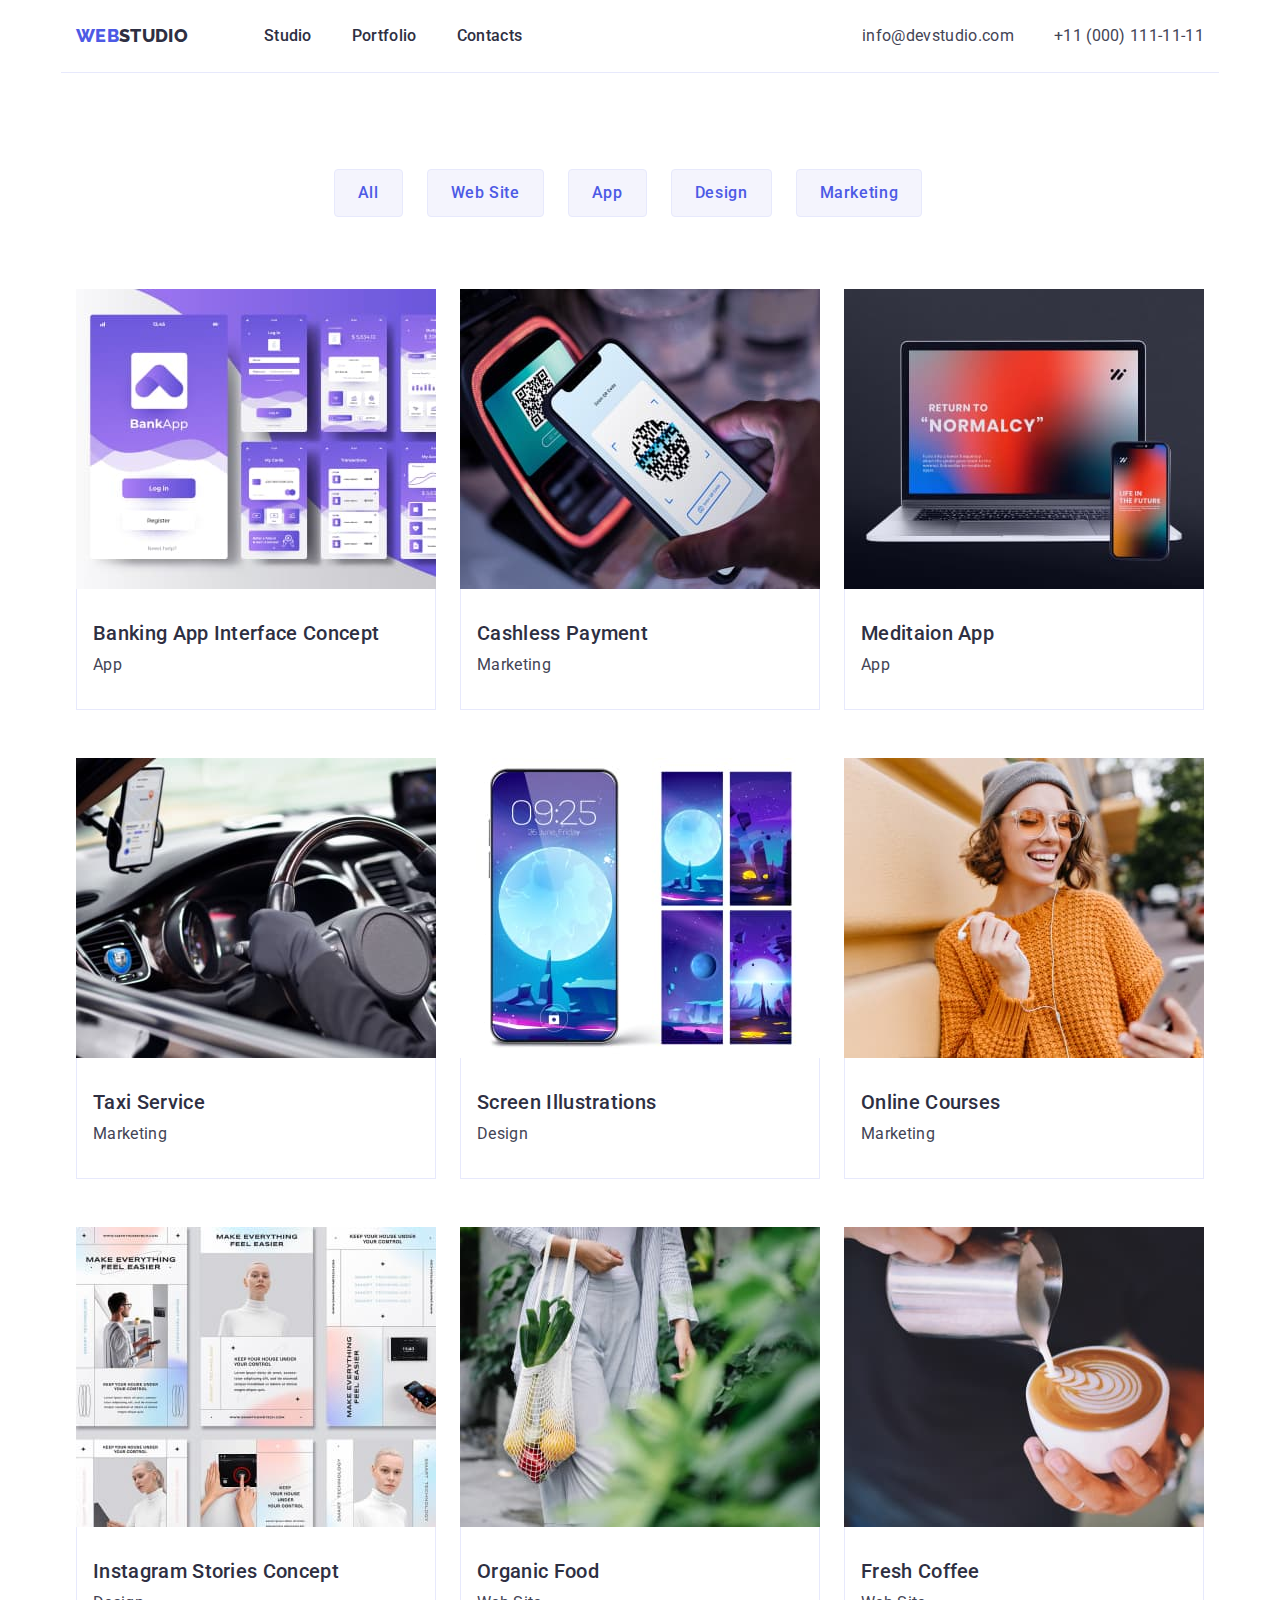
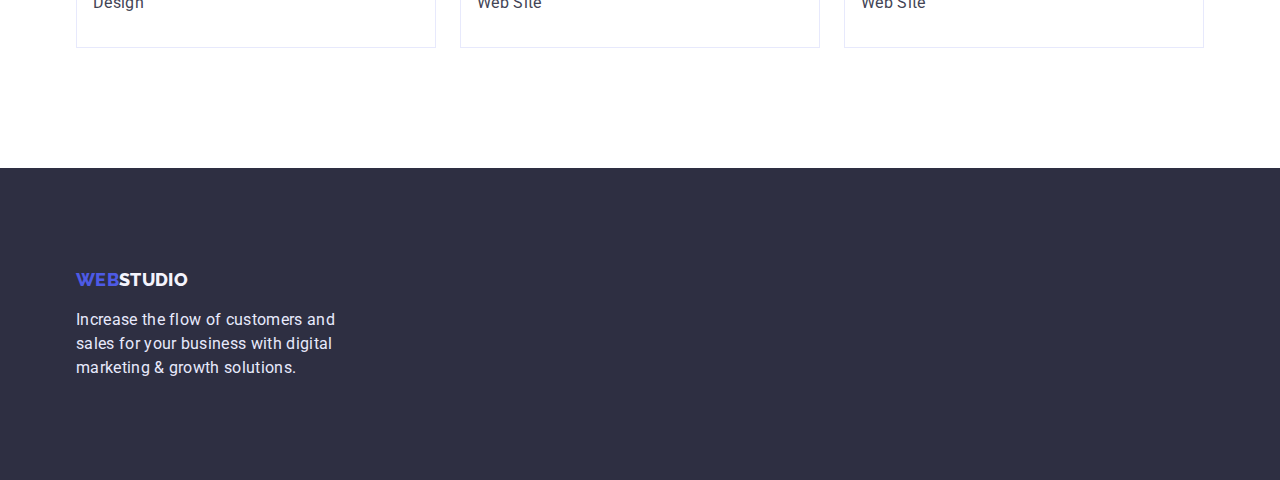
==== portfolio.html @ 00bddd67 "Initial commit" ====
<!DOCTYPE html>
<html lang="en">
  <head>
    <meta charset="UTF-8" />
    <meta http-equiv="X-UA-Compatible" content="IE=edge" />
    <meta name="viewport" content="width=device-width, initial-scale=1.0" />

    <link rel="preconnect" href="https://fonts.googleapis.com" />
    <link rel="preconnect" href="https://fonts.gstatic.com" crossorigin />
    <link
      href="https://fonts.googleapis.com/css2?family=Raleway:wght@800&family=Roboto:wght@400;500;700;900&display=swap"
      rel="stylesheet"
    />
    <link
      rel="stylesheet"
      href="https://cdn.jsdelivr.net/npm/modern-normalize@1.1.0/modern-normalize.min.css"
    />
    <link rel="stylesheet" href="./css/styles.css" />
    <title>Portfolio</title>
  </head>
  <body>
    <header class="container">
      <div class="header-div">
        <a href="./index.html" class="logo point"
          >WEB<span class="header-logo">STUDIO</span>
        </a>
        <nav class="navigat">
          <ul class="menu-list point">
            <li class="menu-items">
              <a href="./index.html" class="menu-link point">Studio</a>
            </li>
            <li class="menu-items">
              <a href="./portfolio.html" class="menu-link point">Portfolio</a>
            </li>
            <li>
              <a href="#" class="menu-link point">Contacts</a>
            </li>
          </ul>
        </nav>
        <address class="contact">
          <ul class="contact-list">
            <li class="contact-items point">
              <a href="mailto:info@devstudio.com" class="contact-link point"
                >info@devstudio.com</a
              >
            </li>
            <li class="point">
              <a href="tel:+110001111111" class="contact-link point"
                >+11 (000) 111-11-11</a
              >
            </li>
          </ul>
        </address>
      </div>
    </header>
    <main>
      <!-- filters section -->
      <section class="section portfolio">
        <div class="container">
          <h1 hidden>#</h1>
          <ul class="filters-list point">
            <li class="filters-items">
              <button class="filters-btn" type="button">All</button>
            </li>
            <li class="filters-items">
              <button class="filters-btn" type="button">Web Site</button>
            </li>
            <li class="filters-items">
              <button class="filters-btn" type="button">App</button>
            </li>
            <li class="filters-items">
              <button class="filters-btn" type="button">Design</button>
            </li>
            <li class="filters-items">
              <button class="filters-btn" type="button">Marketing</button>
            </li>
          </ul>

          <!-- portfolio -->
          <ul class="img-list point">
            <li class="img-items">
              <img
                src="./images/row/banking-app.jpg"
                alt="banking-app"
                width="360"
                height="300"
              />
              <div class="delineation">
                <h2 class="text-title">Banking App Interface Concept</h2>
                <p class="text">App</p>
              </div>
            </li>
            <li class="img-items">
              <img
                src="./images/row/cash-pay.jpg"
                alt="cash-pay"
                width="360"
                height="300"
              />
              <div class="delineation">
                <h2 class="text-title">Cashless Payment</h2>
                <p class="text">Marketing</p>
              </div>
            </li>
            <li class="img-items">
              <img
                src="./images/row/medit-app.jpg"
                alt="meditaion app"
                width="360"
                height="300"
              />
              <div class="delineation">
                <h2 class="text-title">Meditaion App</h2>
                <p class="text">App</p>
              </div>
            </li>
            <li class="img-items">
              <img
                src="./images/row/taxi-ser.jpg"
                alt="taxi-ser"
                width="360"
                height="300"
              />
              <div class="delineation">
                <h2 class="text-title">Taxi Service</h2>
                <p class="text">Marketing</p>
              </div>
            </li>
            <li class="img-items">
              <img
                src="./images/row/scr-illustrat.jpg"
                alt="scr-illustrat"
                width="360"
                height="300"
              />
              <div class="delineation">
                <h2 class="text-title">Screen Illustrations</h2>
                <p class="text">Design</p>
              </div>
            </li>
            <li class="img-items">
              <img
                src="./images/row/online-cours.jpg"
                alt="online-cours"
                width="360"
                height="300"
              />
              <div class="delineation">
                <h2 class="text-title">Online Courses</h2>
                <p class="text">Marketing</p>
              </div>
            </li>
            <li class="img-items">
              <img
                src="./images/row/ig-stories.jpg"
                alt="ig-stories"
                width="360"
                height="300"
              />
              <div class="delineation">
                <h2 class="text-title">Instagram Stories Concept</h2>
                <p class="text">Design</p>
              </div>
            </li>
            <li class="img-items">
              <img
                src="./images/row/org-food.jpg"
                alt="org-food"
                width="360"
                height="300"
              />
              <div class="delineation">
                <h2 class="text-title">Organic Food</h2>
                <p class="text">Web Site</p>
              </div>
            </li>
            <li class="img-items">
              <img
                src="./images/row/fresh-coffee.jpg"
                alt="fresh-coffee"
                width="360"
                height="300"
              />
              <div class="delineation">
                <h2 class="text-title">Fresh Coffee</h2>
                <p class="text">Web Site</p>
              </div>
            </li>
          </ul>
        </div>
      </section>
    </main>
    <footer class="foot">
      <div class="container">
        <a class="logo point" href="./index.html"
          >WEB<span class="footer-logo">STUDIO</span>
        </a>
        <p class="footer-text">
          Increase the flow of customers and sales for your business with
          digital marketing & growth solutions.
        </p>
      </div>
    </footer>
  </body>
</html>
---- css/styles.css ----
:root {
    --main-text-color: #2E2F42;
    --link-color: #434455;
    --logo-btn-color: #4D5AE5;
    --hover-focus-color: #404BBF;
    --footerlogo-bcg-color: #F4F4FD;
    --white-color: #ffffff;
    --filter-btn: #E7E9FC;

}

body {
    font-family: "Roboto", sans-serif;
    letter-spacing: 0.02em;
    color: var(--main-text-color);
    background-color: var(--white-color);
}

h1,
h2,
h3,
h4,
h5,
h6 {
    margin: 0;
    padding: 0;
}

p {
    margin: 0;
    padding: 0;
}

ul {
    margin: 0;
    padding: 0;
}

img {
    display: block;
    max-width: 100%;
    height: auto;
}

.container {
    width: 1158px;
    padding-left: 15px;
    padding-right: 15px;
    margin-left: auto;
    margin-right: auto;
}

.point {
    text-decoration: none;
    list-style-type: none;
}

/* header */

header {
    border-bottom: 1px solid var(--filter-btn);
}

.logo {
    font-family: "Raleway", sans-serif;
    font-weight: 800;
    font-size: 18px;
    line-height: 1.33;
    color: var(--logo-btn-color);
    text-transform: uppercase;
}

.header-logo {
    color: var(--main-text-color);
}

.header-div {
    display: flex;
    padding-top: 24px;
    padding-bottom: 24px;
}



.navigat {
    margin-left: 76px;
}

.menu-list {
    font-weight: 500;
    font-size: 16px;
    line-height: 1.5;
    letter-spacing: 0.02em;
    color: var(--main-text-color);
    display: flex;

}

.menu-link {
    color: var(--main-text-color);
    display: block;

}

.menu-link:hover,
.menu-link:focus {
    color: var(--hover-focus-color);
}

.menu-items {
    margin-right: 40px;
}

.contact {
    margin-left: auto;
}

.contact-list {
    font-size: 16px;
    line-height: 1.5;
    letter-spacing: 0.02em;
    color: var(--link-color);
    display: flex;
}

.contact-link {
    font-style: normal;
    color: var(--link-color);
    display: block;
}

.contact-link:hover,
.contact-link:focus {
    color: var(--hover-focus-color);
}

.contact-items {
    margin-right: 40px;
}

/* hero */

.hero {
    background-color: var(--main-text-color);
    padding-top: 188px;
    padding-bottom: 188px;
    text-align: center;
    ;
}

.hero-title {
    font-size: 56px;
    line-height: 1.07;
    text-align: center;
    color: var(--white-color);
    margin-bottom: 48px;
    max-width: 496px;
    margin-left: auto;
    margin-right: auto;
}

.hero-btn {
    background-color: var(--logo-btn-color);
    color: var(--white-color);
    font-family: 'Roboto', sans-serif;
    font-weight: 500;
    font-size: 16px;
    line-height: 1.5;
    letter-spacing: 0.04em;
    cursor: pointer;
    box-shadow: 0px 4px 4px rgba(0, 0, 0, 0.15);
    border-radius: 4px;
    padding: 16px 32px;
}

.hero-btn:hover,
.hero-btn:focus {
    background: var(--hover-focus-color);
    box-shadow: 0px 1px 6px rgba(46, 47, 66, 0.08);
    border-radius: 4px;
    letter-spacing: 0.04em;
}

.text-title {
    font-weight: 500;
    font-size: 20px;
    line-height: 1.2;
    margin-bottom: 8px;
}

.text {
    color: var(--link-color);
    font-size: 16px;
    line-height: 1.5;
}

.section-title {
    margin-bottom: 72px;
    font-size: 36px;
    line-height: 1.11;
    text-align: center;
    text-transform: capitalize;

}

.section {
    padding-top: 120px;
    padding-bottom: 120px;
}

.quality-list,
.specializ-list,
.team-list {
    display: flex;
    gap: 24px;
}

.quality-items {
    flex-basis: calc((100% - 3 * 24px)/4);
}


.specializ {
    padding-top: 0;
}



/* team */

.team {
    background-color: var(--footerlogo-bcg-color);
}

.team-items {
    background-color: var(--white-color);
    flex-basis: calc((100%-72px)/4);
    box-shadow: 0px 1px 6px rgba(46, 47, 66, 0.08), 0px 1px 1px rgba(46, 47, 66, 0.16), 0px 2px 1px rgba(46, 47, 66, 0.08);
    border-radius: 0px 0px 4px 4px;
}


.wrap {
    padding: 32px 0;
    text-align: center;
}


/* footer */

.foot {
    background-color: var(--main-text-color);
    padding-top: 100px;
    padding-bottom: 100px;

}

.footer-text {
    color: var(--filter-btn);
    font-size: 16px;
    line-height: 1.5;
    letter-spacing: 0.02em;
    width: 264px;
    margin-top: 16px;
}

.footer-logo {
    color: var(--footerlogo-bcg-color);
}

/* portfolio*/


.filters-btn {
    background-color: var(--footerlogo-bcg-color);
    color: var(--logo-btn-color);
    font-family: 'Roboto', sans-serif;
    font-weight: 500;
    font-size: 16px;
    line-height: 1.5;
    letter-spacing: 0.04em;
    cursor: pointer;
    border: 1px solid var(--filter-btn);
    border-radius: 4px;
    padding: 11px 23px;
}

.filters-btn:hover,
.filters-btn:focus {
    background: var(--logo-btn-color);
    box-shadow: 0px 1px 6px rgba(46, 47, 66, 0.08), 0px 1px 1px rgba(46, 47, 66, 0.16), 0px 2px 1px rgba(46, 47, 66, 0.08);
    color: var(--white-color);
}

.portfolio {
    padding-top: 96px;
}

.filters-list {
    display: flex;
    justify-content: center;
    margin-bottom: 72px;
}

.filters-items {
    margin-right: 24px;
}

.img-list {
    display: flex;
    flex-wrap: wrap;
    row-gap: 48px;
    column-gap: 24px;
}

.img-items {
    flex-basis: calc((100% - 48px) / 3);
}

.delineation {
    padding: 32px 16px;
    border: 1px solid var(--filter-btn);
    border-top: none;
}
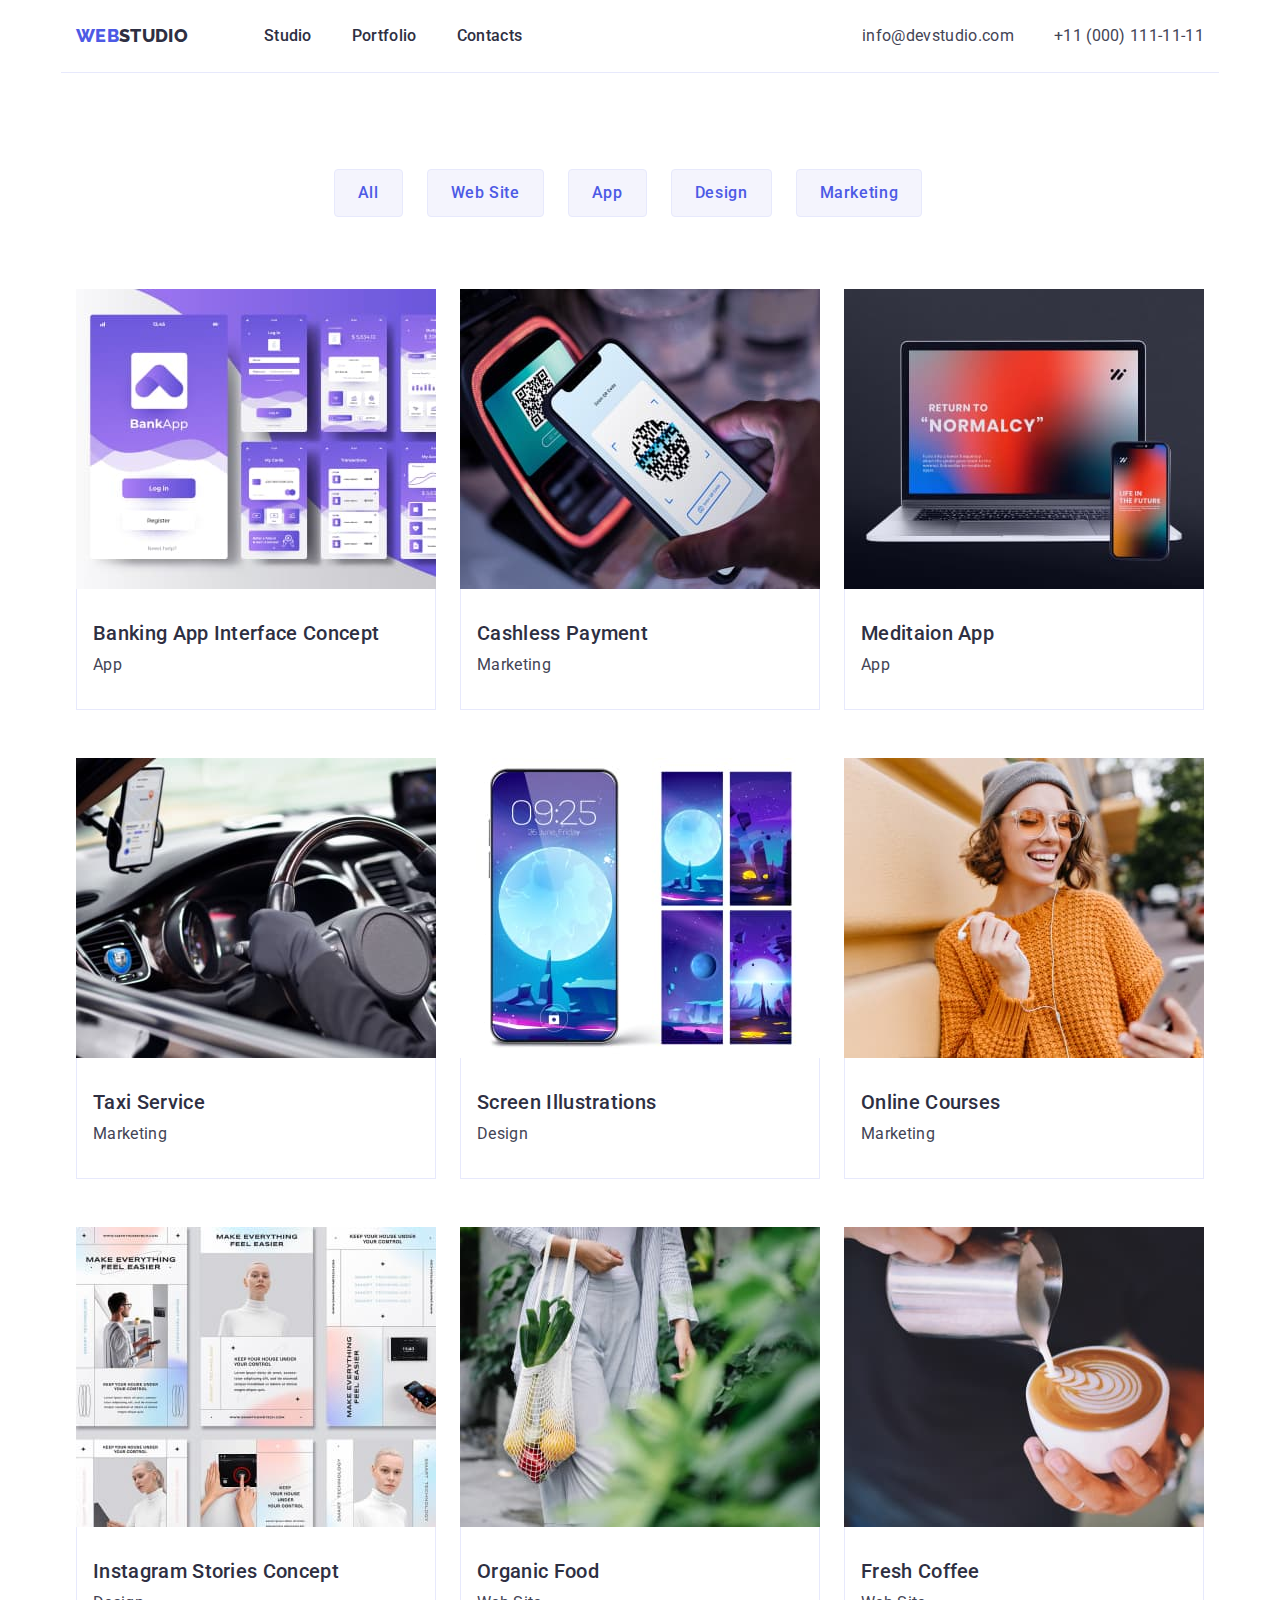
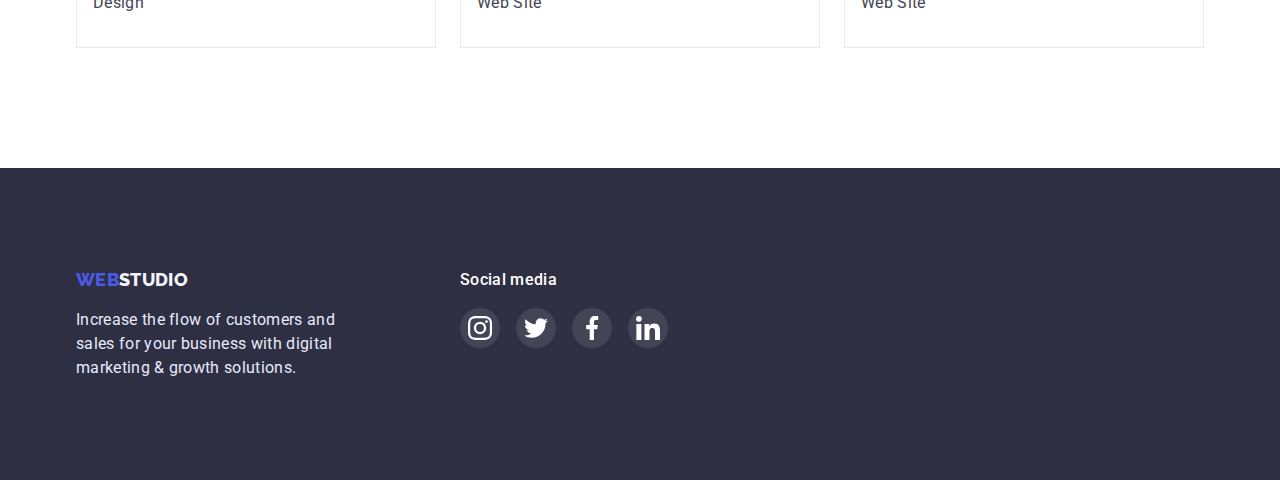
==== commit 536679af: "homework #4" ====
--- a/portfolio.html
+++ b/portfolio.html
@@ -191,14 +191,50 @@
       </section>
     </main>
     <footer class="foot">
-      <div class="container">
-        <a class="logo point" href="./index.html"
-          >WEB<span class="footer-logo">STUDIO</span>
-        </a>
-        <p class="footer-text">
-          Increase the flow of customers and sales for your business with
-          digital marketing & growth solutions.
-        </p>
+      <div class="container footer-cont">
+        <div class="footer-log">
+          <a class="logo point" href="./index.html"
+            >WEB<span class="footer-logo">STUDIO</span>
+          </a>
+          <p class="footer-text">
+            Increase the flow of customers and sales for your business with
+            digital marketing & growth solutions.
+          </p>
+        </div>
+        <div class="foot-link">
+          <p class="soc-text">Social media</p>
+          <ul class="social-list point">
+            <li class="foot-soc">
+              <a href="#" class="social-link" aria-label="Instagram">
+                <svg class="social-links" width="24" height="24">
+                  <use href="./images/icons.svg#icon-instagram"></use>
+                </svg>
+              </a>
+            </li>
+
+            <li class="foot-soc">
+              <a href="#" class="social-link" aria-label="Twitter">
+                <svg class="social-links" width="24" height="24">
+                  <use href="./images/icons.svg#icon-twitter"></use>
+                </svg>
+              </a>
+            </li>
+            <li class="foot-soc">
+              <a href="#" class="social-link" aria-label="Facebook">
+                <svg class="social-links" width="24" height="24">
+                  <use href="./images/icons.svg#icon-facebook"></use>
+                </svg>
+              </a>
+            </li>
+            <li class="foot-soc">
+              <a href="#" class="social-link" aria-label="Linkedin">
+                <svg class="social-links" width="24" height="24">
+                  <use href="./images/icons.svg#icon-linkedin"></use>
+                </svg>
+              </a>
+            </li>
+          </ul>
+        </div>
       </div>
     </footer>
   </body>
--- a/css/styles.css
+++ b/css/styles.css
@@ -145,7 +145,13 @@
     padding-top: 188px;
     padding-bottom: 188px;
     text-align: center;
-    ;
+    background-image: linear-gradient(rgba(46, 47, 66, 0.7), rgba(46, 47, 66, 0.7)), url(../images/hero/people-office.png);
+    max-width: 1440px;
+    background-repeat: no-repeat;
+    background-position: center;
+    margin-left: auto;
+    margin-right: auto;
+    background-size: cover;
 }
 
 .hero-title {
@@ -219,10 +225,20 @@
     flex-basis: calc((100% - 3 * 24px)/4);
 }
 
+.svg {
+    display: flex;
+    justify-content: center;
+    align-items: center;
+    margin-bottom: 8px;
+    height: 112px;
+    border-radius: 4px;
+    background-color: var(--footerlogo-bcg-color);
+}
 
 .specializ {
     padding-top: 0;
 }
+
 
 
 
@@ -245,6 +261,69 @@
     text-align: center;
 }
 
+.team-contacts {
+    width: 40px;
+    height: 40px;
+    padding-left: 0;
+
+}
+
+.team-contacts-list {
+    display: flex;
+    gap: 24px;
+    justify-content: center;
+    padding-top: 8px;
+}
+
+.team-contacts-link {
+    display: flex;
+    align-items: center;
+    justify-content: center;
+    width: 40px;
+    height: 40px;
+    background-color: var(--logo-btn-color);
+    border-radius: 50%;
+    fill: var(--white-color);
+}
+
+.team-contacts-link:hover,
+.team-contacts-link:focus {
+    background-color: var(--hover-focus-color);
+}
+
+/* customers */
+.customers-list {
+    display: flex;
+}
+
+.customers-items {
+    flex-basis: calc((100% - 24px) / 5);
+}
+
+.customers-link {
+    display: flex;
+    align-items: center;
+    justify-content: center;
+    border: 1px solid #8E8F99;
+    border-radius: 4px;
+    width: 168px;
+    height: 88px;
+}
+
+.customers-link:hover,
+.customers-link:focus {
+    border: 2px solid var(--hover-focus-color);
+}
+
+.customers-svg {
+    fill: #8E8F99;
+}
+
+.customers-svg:hover,
+.customers-svg:focus {
+
+    fill: var(--hover-focus-color);
+}
 
 /* footer */
 
@@ -267,6 +346,48 @@
 .footer-logo {
     color: var(--footerlogo-bcg-color);
 }
+
+.footer-cont {
+    display: flex;
+    gap: 120px;
+}
+
+.foot-soc {
+    width: 40px;
+    height: 40px;
+}
+
+.social-list {
+    display: flex;
+    gap: 16px;
+    float: left;
+    justify-content: center;
+}
+
+.soc-text {
+    color: var(--white-color);
+    margin-bottom: 16px;
+    font-weight: 500;
+    line-height: calc(24/16);
+}
+
+.foot-soc:last-child {
+    margin-right: 0;
+}
+
+.social-link {
+    display: flex;
+    fill: var(--white-color);
+    background-color: var(--link-color);
+    border-radius: 50%;
+    width: 40px;
+    height: 40px;
+    justify-content: center;
+    align-items: center;
+}
+
+
+
 
 /* portfolio*/
 
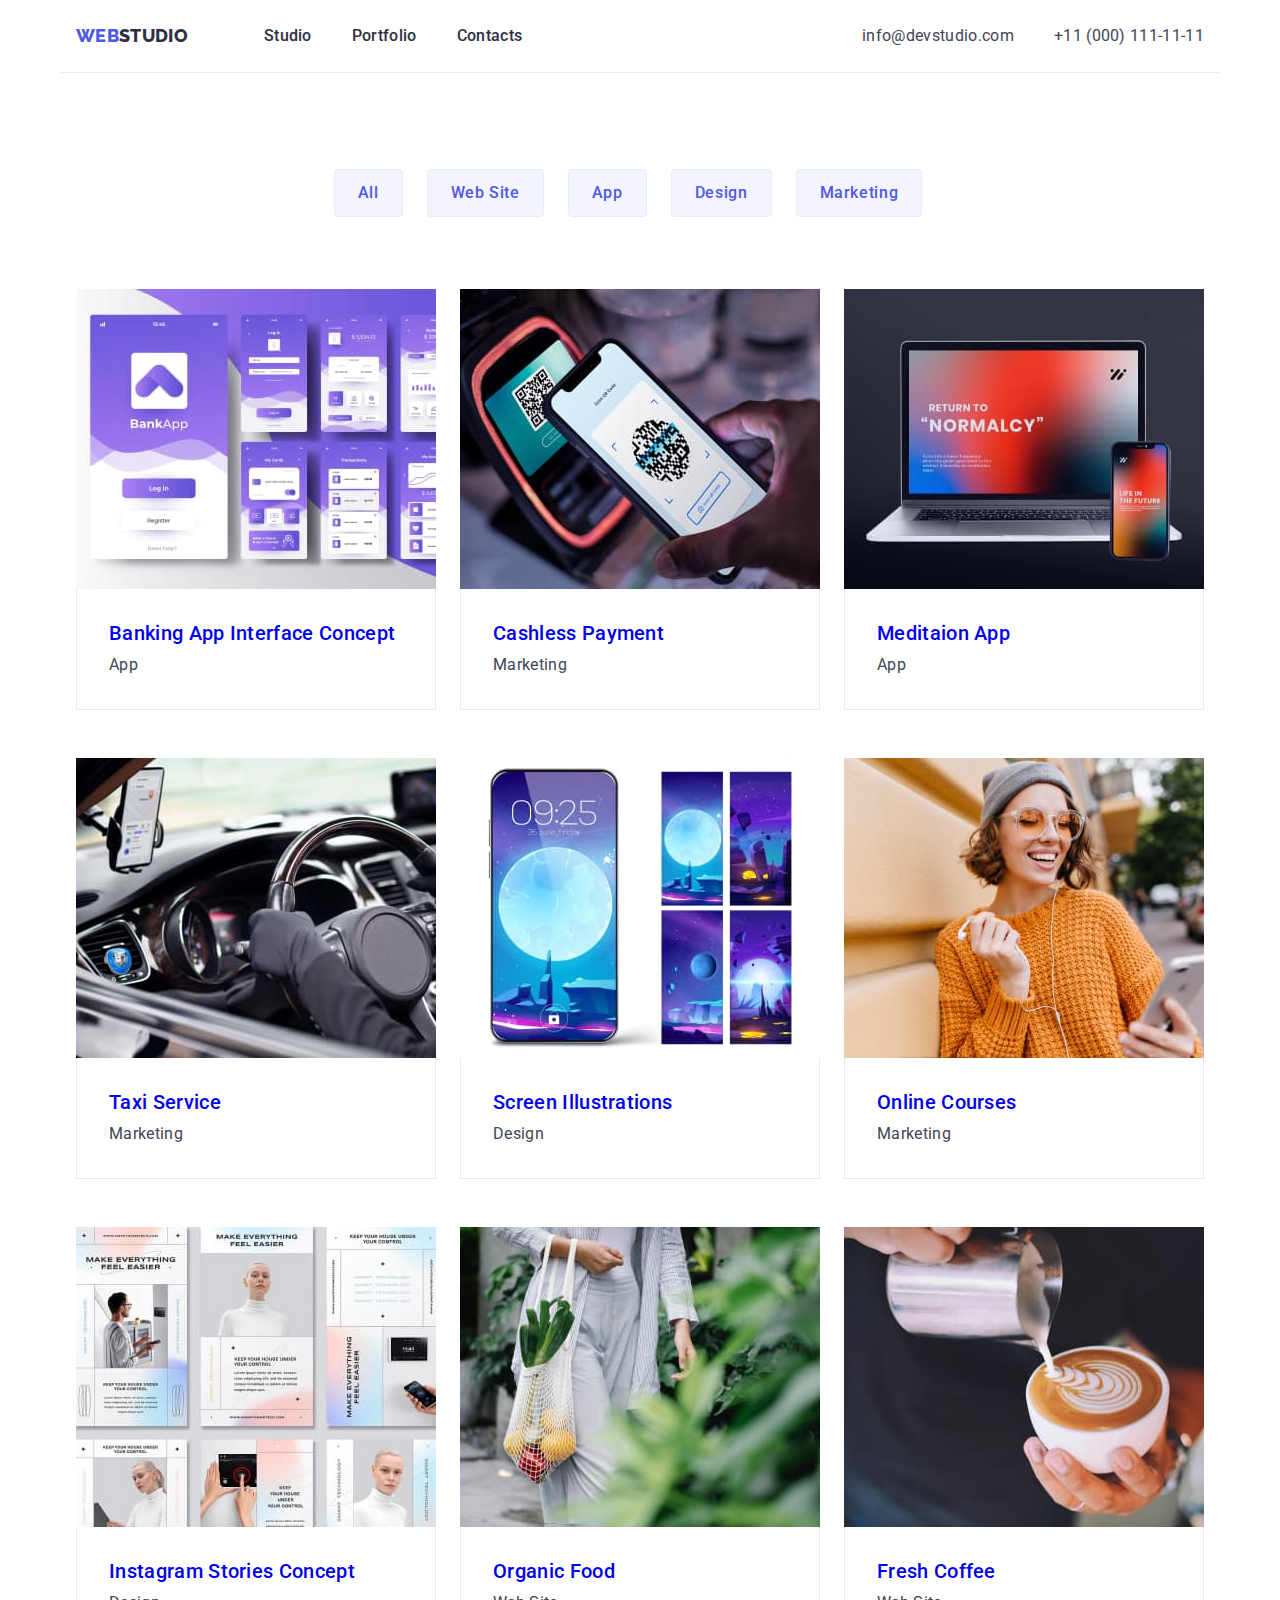
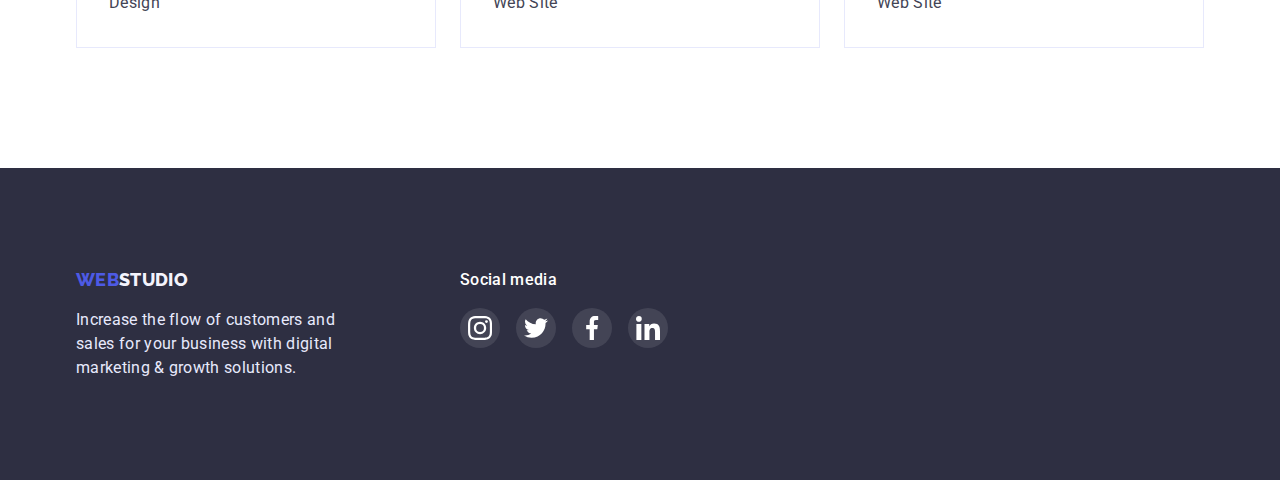
==== commit 31f2aa76: "dryga popravka #4" ====
--- a/portfolio.html
+++ b/portfolio.html
@@ -79,112 +79,130 @@
           <!-- portfolio -->
           <ul class="img-list point">
             <li class="img-items">
-              <img
-                src="./images/row/banking-app.jpg"
-                alt="banking-app"
-                width="360"
-                height="300"
-              />
-              <div class="delineation">
-                <h2 class="text-title">Banking App Interface Concept</h2>
-                <p class="text">App</p>
-              </div>
-            </li>
-            <li class="img-items">
-              <img
-                src="./images/row/cash-pay.jpg"
-                alt="cash-pay"
-                width="360"
-                height="300"
-              />
-              <div class="delineation">
-                <h2 class="text-title">Cashless Payment</h2>
-                <p class="text">Marketing</p>
-              </div>
-            </li>
-            <li class="img-items">
-              <img
-                src="./images/row/medit-app.jpg"
-                alt="meditaion app"
-                width="360"
-                height="300"
-              />
-              <div class="delineation">
-                <h2 class="text-title">Meditaion App</h2>
-                <p class="text">App</p>
-              </div>
-            </li>
-            <li class="img-items">
-              <img
-                src="./images/row/taxi-ser.jpg"
-                alt="taxi-ser"
-                width="360"
-                height="300"
-              />
-              <div class="delineation">
-                <h2 class="text-title">Taxi Service</h2>
-                <p class="text">Marketing</p>
-              </div>
-            </li>
-            <li class="img-items">
-              <img
-                src="./images/row/scr-illustrat.jpg"
-                alt="scr-illustrat"
-                width="360"
-                height="300"
-              />
-              <div class="delineation">
-                <h2 class="text-title">Screen Illustrations</h2>
-                <p class="text">Design</p>
-              </div>
-            </li>
-            <li class="img-items">
-              <img
-                src="./images/row/online-cours.jpg"
-                alt="online-cours"
-                width="360"
-                height="300"
-              />
-              <div class="delineation">
-                <h2 class="text-title">Online Courses</h2>
-                <p class="text">Marketing</p>
-              </div>
-            </li>
-            <li class="img-items">
-              <img
-                src="./images/row/ig-stories.jpg"
-                alt="ig-stories"
-                width="360"
-                height="300"
-              />
-              <div class="delineation">
-                <h2 class="text-title">Instagram Stories Concept</h2>
-                <p class="text">Design</p>
-              </div>
-            </li>
-            <li class="img-items">
-              <img
-                src="./images/row/org-food.jpg"
-                alt="org-food"
-                width="360"
-                height="300"
-              />
-              <div class="delineation">
-                <h2 class="text-title">Organic Food</h2>
-                <p class="text">Web Site</p>
-              </div>
-            </li>
-            <li class="img-items">
-              <img
-                src="./images/row/fresh-coffee.jpg"
-                alt="fresh-coffee"
-                width="360"
-                height="300"
-              />
-              <div class="delineation">
-                <h2 class="text-title">Fresh Coffee</h2>
-                <p class="text">Web Site</p>
-              </div>
+              <a href="#" class="img-link">
+                <img
+                  src="./images/row/banking-app.jpg"
+                  alt="banking-app"
+                  width="360"
+                  height="300"
+                />
+                <div class="delineation">
+                  <h2 class="text-title">Banking App Interface Concept</h2>
+                  <p class="text">App</p>
+                </div>
+              </a>
+            </li>
+            <li class="img-items">
+              <a href="#" class="img-link">
+                <img
+                  src="./images/row/cash-pay.jpg"
+                  alt="cash-pay"
+                  width="360"
+                  height="300"
+                />
+                <div class="delineation">
+                  <h2 class="text-title">Cashless Payment</h2>
+                  <p class="text">Marketing</p>
+                </div>
+              </a>
+            </li>
+            <li class="img-items">
+              <a href="#" class="img-link">
+                <img
+                  src="./images/row/medit-app.jpg"
+                  alt="meditaion app"
+                  width="360"
+                  height="300"
+                />
+                <div class="delineation">
+                  <h2 class="text-title">Meditaion App</h2>
+                  <p class="text">App</p>
+                </div>
+              </a>
+            </li>
+            <li class="img-items">
+              <a href="#" class="img-link">
+                <img
+                  src="./images/row/taxi-ser.jpg"
+                  alt="taxi-ser"
+                  width="360"
+                  height="300"
+                />
+                <div class="delineation">
+                  <h2 class="text-title">Taxi Service</h2>
+                  <p class="text">Marketing</p>
+                </div>
+              </a>
+            </li>
+            <li class="img-items">
+              <a href="#" class="img-link">
+                <img
+                  src="./images/row/scr-illustrat.jpg"
+                  alt="scr-illustrat"
+                  width="360"
+                  height="300"
+                />
+                <div class="delineation">
+                  <h2 class="text-title">Screen Illustrations</h2>
+                  <p class="text">Design</p>
+                </div>
+              </a>
+            </li>
+            <li class="img-items">
+              <a href="#" class="img-link">
+                <img
+                  src="./images/row/online-cours.jpg"
+                  alt="online-cours"
+                  width="360"
+                  height="300"
+                />
+                <div class="delineation">
+                  <h2 class="text-title">Online Courses</h2>
+                  <p class="text">Marketing</p>
+                </div>
+              </a>
+            </li>
+            <li class="img-items">
+              <a href="#" class="img-link">
+                <img
+                  src="./images/row/ig-stories.jpg"
+                  alt="ig-stories"
+                  width="360"
+                  height="300"
+                />
+                <div class="delineation">
+                  <h2 class="text-title">Instagram Stories Concept</h2>
+                  <p class="text">Design</p>
+                </div>
+              </a>
+            </li>
+            <li class="img-items">
+              <a href="#" class="img-link">
+                <img
+                  src="./images/row/org-food.jpg"
+                  alt="org-food"
+                  width="360"
+                  height="300"
+                />
+                <div class="delineation">
+                  <h2 class="text-title">Organic Food</h2>
+                  <p class="text">Web Site</p>
+                </div>
+              </a>
+            </li>
+            <li class="img-items">
+              <a href="#" class="img-link">
+                <img
+                  src="./images/row/fresh-coffee.jpg"
+                  alt="fresh-coffee"
+                  width="360"
+                  height="300"
+                />
+                <div class="delineation">
+                  <h2 class="text-title">Fresh Coffee</h2>
+                  <p class="text">Web Site</p>
+                </div>
+              </a>
             </li>
           </ul>
         </div>
--- a/css/styles.css
+++ b/css/styles.css
@@ -6,7 +6,7 @@
     --footerlogo-bcg-color: #F4F4FD;
     --white-color: #ffffff;
     --filter-btn: #E7E9FC;
-
+    --footer-icon-color: #31d0aa;
 }
 
 body {
@@ -308,21 +308,17 @@
     border-radius: 4px;
     width: 168px;
     height: 88px;
+    color: #8E8F99;
 }
 
 .customers-link:hover,
 .customers-link:focus {
-    border: 2px solid var(--hover-focus-color);
+    border-color: var(--hover-focus-color);
+    color: var(--hover-focus-color);
 }
 
 .customers-svg {
-    fill: #8E8F99;
-}
-
-.customers-svg:hover,
-.customers-svg:focus {
-
-    fill: var(--hover-focus-color);
+    fill: currentColor;
 }
 
 /* footer */
@@ -386,7 +382,10 @@
     align-items: center;
 }
 
-
+.social-link:hover,
+.social-link:focus {
+    background-color: var(--footer-icon-color);
+}
 
 
 /* portfolio*/
@@ -436,10 +435,22 @@
 
 .img-items {
     flex-basis: calc((100% - 48px) / 3);
-}
+
+}
+
+.img-link {
+    display: block;
+    text-decoration: none;
+}
+
+.img-link:hover {
+    box-shadow: 0px 1px 6px rgba(46, 47, 66, 0.08), 0px 1px 1px rgba(46, 47, 66, 0.16), 0px 2px 1px rgba(46, 47, 66, 0.08);
+}
+
+
 
 .delineation {
-    padding: 32px 16px;
+    padding: 32px 32px;
     border: 1px solid var(--filter-btn);
     border-top: none;
 }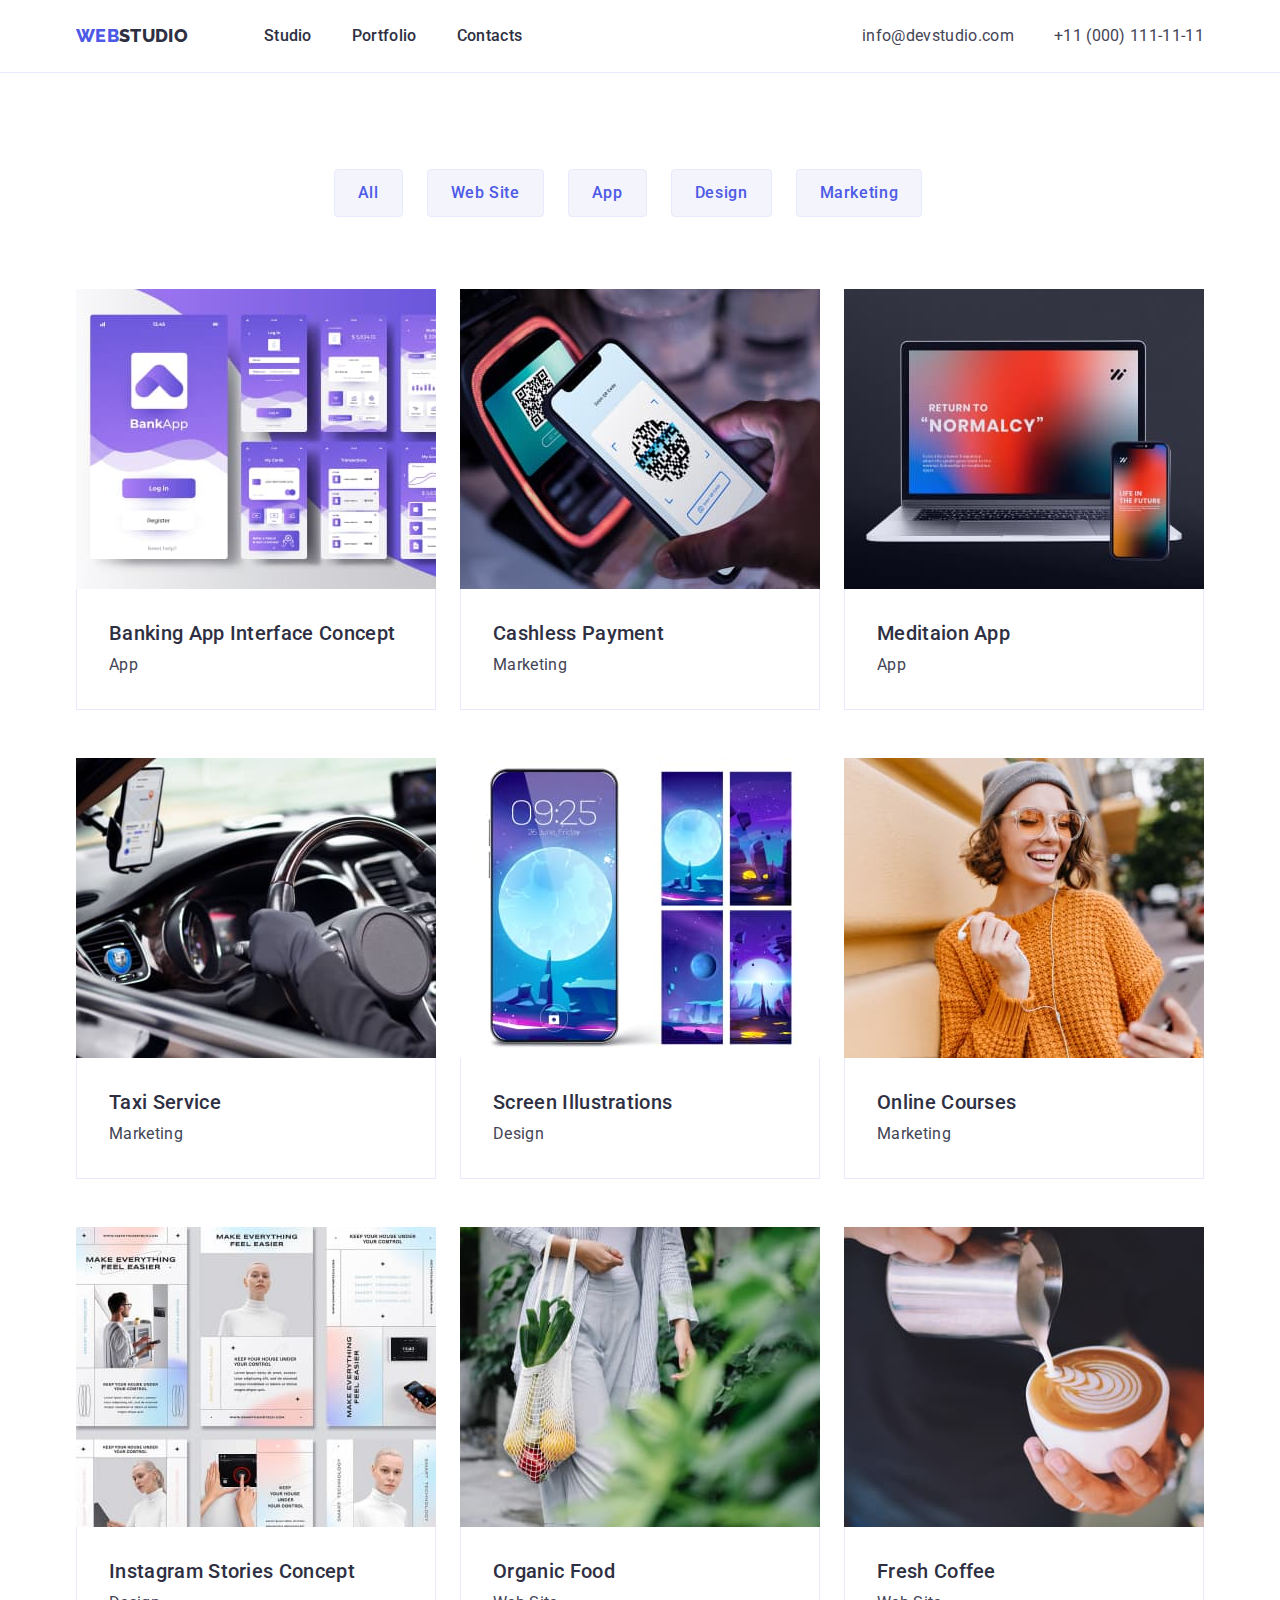
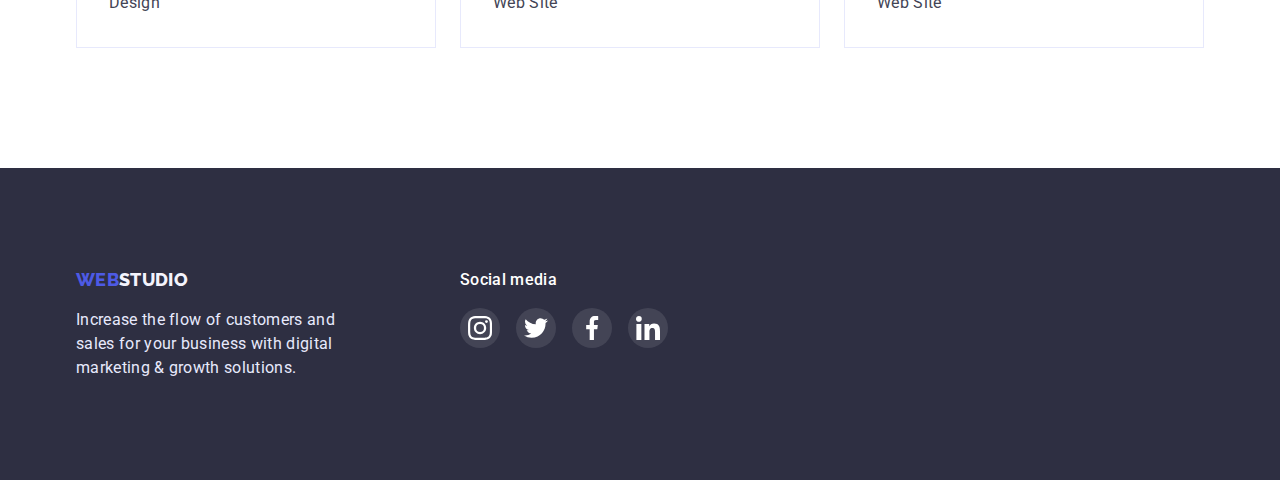
==== commit 8ab3924f: "novi vupravlenya" ====
--- a/portfolio.html
+++ b/portfolio.html
@@ -19,8 +19,9 @@
     <title>Portfolio</title>
   </head>
   <body>
-    <header class="container">
-      <div class="header-div">
+    <!-- HEADER -->
+    <header class="header-div">
+      <div class="header-container container">
         <a href="./index.html" class="logo point"
           >WEB<span class="header-logo">STUDIO</span>
         </a>
@@ -32,7 +33,7 @@
             <li class="menu-items">
               <a href="./portfolio.html" class="menu-link point">Portfolio</a>
             </li>
-            <li>
+            <li class="menu-items">
               <a href="#" class="menu-link point">Contacts</a>
             </li>
           </ul>
@@ -44,7 +45,7 @@
                 >info@devstudio.com</a
               >
             </li>
-            <li class="point">
+            <li class="contact-items point">
               <a href="tel:+110001111111" class="contact-link point"
                 >+11 (000) 111-11-11</a
               >
--- a/css/styles.css
+++ b/css/styles.css
@@ -75,11 +75,15 @@
 }
 
 .header-div {
-    display: flex;
+
     padding-top: 24px;
     padding-bottom: 24px;
 }
 
+.header-container {
+    display: flex;
+}
+
 
 
 .navigat {
@@ -93,7 +97,6 @@
     letter-spacing: 0.02em;
     color: var(--main-text-color);
     display: flex;
-
 }
 
 .menu-link {
@@ -109,6 +112,10 @@
 
 .menu-items {
     margin-right: 40px;
+}
+
+.menu-items:last-child {
+    margin-right: 0;
 }
 
 .contact {
@@ -136,6 +143,10 @@
 
 .contact-items {
     margin-right: 40px;
+}
+
+.contact-items:last-child {
+    margin-right: 0;
 }
 
 /* hero */
@@ -177,6 +188,7 @@
     box-shadow: 0px 4px 4px rgba(0, 0, 0, 0.15);
     border-radius: 4px;
     padding: 16px 32px;
+    border: none;
 }
 
 .hero-btn:hover,
@@ -441,6 +453,12 @@
 .img-link {
     display: block;
     text-decoration: none;
+    color: var(--main-text-color);
+}
+
+.img-link:hover,
+.img-link:focus {
+    color: var(--hover-focus-color);
 }
 
 .img-link:hover {
